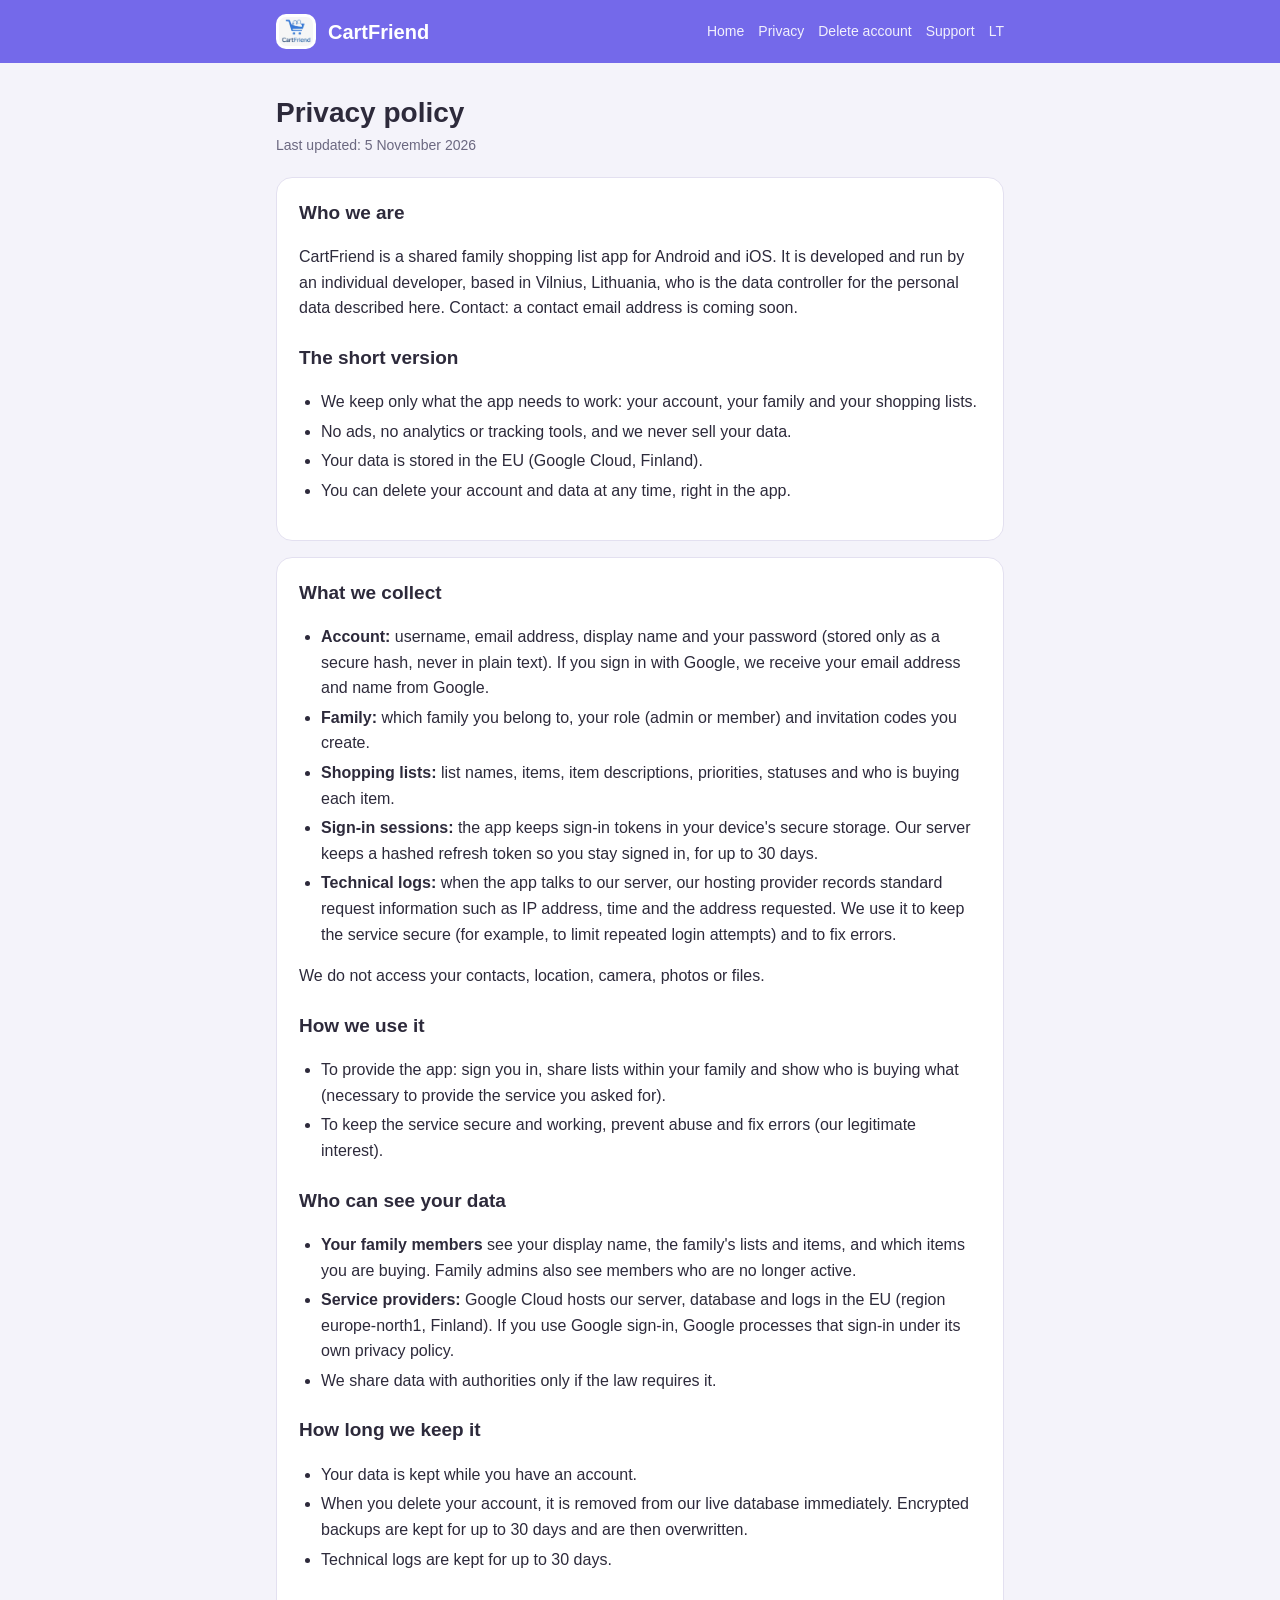
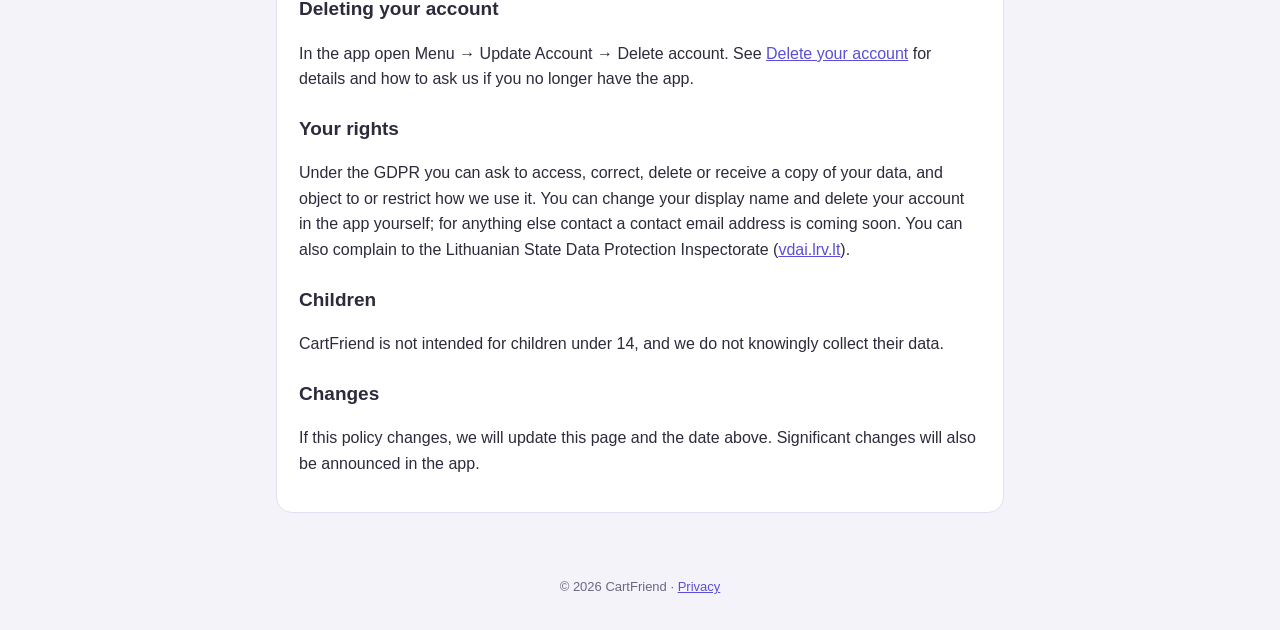
==== privacy.html @ 45f95de1 "Privacy policy, account deletion and support pages (EN + LT) Co-Authored-By: Claude Opus 5.5 <norepl" ====
<!doctype html>
<html lang="en">
<head>
<meta charset="utf-8">
<meta name="viewport" content="width=device-width, initial-scale=1">
<title>Privacy policy · CartFriend</title>
<link rel="stylesheet" href="assets/style.css">
</head>
<body>
<header><div class="wrap"><img data-logo alt=""><a class="name" href="index.html">CartFriend</a><nav><a href="index.html">Home</a><a href="privacy.html">Privacy</a><a href="delete-account.html">Delete account</a><a href="support.html">Support</a><a href="lt/privacy.html" hreflang="lt" lang="lt">LT</a></nav></div></header>
<main><div class="wrap">
<h1>Privacy policy</h1>
<p class="updated">Last updated: 5 November 2026</p>
<div class="card">
<h2>Who we are</h2>
<p>CartFriend is a shared family shopping list app for Android and iOS. It is developed and run by <span data-owner></span>, based in Vilnius, Lithuania, who is the data controller for the personal data described here. Contact: <span data-email></span>.</p>
<h2>The short version</h2>
<ul>
<li>We keep only what the app needs to work: your account, your family and your shopping lists.</li>
<li>No ads, no analytics or tracking tools, and we never sell your data.</li>
<li>Your data is stored in the EU (Google Cloud, Finland).</li>
<li>You can delete your account and data at any time, right in the app.</li>
</ul>
</div>
<div class="card">
<h2>What we collect</h2>
<ul>
<li><strong>Account:</strong> username, email address, display name and your password (stored only as a secure hash, never in plain text). If you sign in with Google, we receive your email address and name from Google.</li>
<li><strong>Family:</strong> which family you belong to, your role (admin or member) and invitation codes you create.</li>
<li><strong>Shopping lists:</strong> list names, items, item descriptions, priorities, statuses and who is buying each item.</li>
<li><strong>Sign-in sessions:</strong> the app keeps sign-in tokens in your device's secure storage. Our server keeps a hashed refresh token so you stay signed in, for up to 30 days.</li>
<li><strong>Technical logs:</strong> when the app talks to our server, our hosting provider records standard request information such as IP address, time and the address requested. We use it to keep the service secure (for example, to limit repeated login attempts) and to fix errors.</li>
</ul>
<p>We do not access your contacts, location, camera, photos or files.</p>
<h2>How we use it</h2>
<ul>
<li>To provide the app: sign you in, share lists within your family and show who is buying what (necessary to provide the service you asked for).</li>
<li>To keep the service secure and working, prevent abuse and fix errors (our legitimate interest).</li>
</ul>
<h2>Who can see your data</h2>
<ul>
<li><strong>Your family members</strong> see your display name, the family's lists and items, and which items you are buying. Family admins also see members who are no longer active.</li>
<li><strong>Service providers:</strong> Google Cloud hosts our server, database and logs in the EU (region europe-north1, Finland). If you use Google sign-in, Google processes that sign-in under its own privacy policy.</li>
<li>We share data with authorities only if the law requires it.</li>
</ul>
<h2>How long we keep it</h2>
<ul>
<li>Your data is kept while you have an account.</li>
<li>When you delete your account, it is removed from our live database immediately. Encrypted backups are kept for up to 30 days and are then overwritten.</li>
<li>Technical logs are kept for up to 30 days.</li>
</ul>
<h2>Deleting your account</h2>
<p>In the app open Menu → Update Account → Delete account. See <a href="delete-account.html">Delete your account</a> for details and how to ask us if you no longer have the app.</p>
<h2>Your rights</h2>
<p>Under the GDPR you can ask to access, correct, delete or receive a copy of your data, and object to or restrict how we use it. You can change your display name and delete your account in the app yourself; for anything else contact <span data-email></span>. You can also complain to the Lithuanian State Data Protection Inspectorate (<a href="https://vdai.lrv.lt/en/">vdai.lrv.lt</a>).</p>
<h2>Children</h2>
<p>CartFriend is not intended for children under 14, and we do not knowingly collect their data.</p>
<h2>Changes</h2>
<p>If this policy changes, we will update this page and the date above. Significant changes will also be announced in the app.</p>
</div>
</div></main>
<footer>© 2026 CartFriend · <a href="privacy.html">Privacy</a></footer>
<script src="assets/site.js"></script>
</body>
</html>
---- assets/style.css ----
:root{--brand:#7469EA;--brand-dark:#5a4fd6;--bg:#F4F3FA;--card:#ffffff;--text:#2D2A3B;--muted:#6b6880;--line:#e3e0f0}
@media (prefers-color-scheme:dark){:root{--bg:#16151d;--card:#211f2b;--text:#ecebf3;--muted:#a7a4b8;--line:#33303f;--brand:#9a92f2;--brand-dark:#b3adf6}}
*{box-sizing:border-box}
body{margin:0;background:var(--bg);color:var(--text);font:16px/1.6 -apple-system,BlinkMacSystemFont,"Segoe UI",Roboto,Helvetica,Arial,sans-serif}
a{color:var(--brand-dark)}
header{background:var(--brand);color:#fff}
header .wrap{display:flex;align-items:center;gap:12px;padding:14px 16px}
header img{width:40px;height:auto;background:#fff;border-radius:10px;padding:3px}
header .name{font-weight:700;font-size:20px;color:#fff;text-decoration:none}
header nav{margin-left:auto;display:flex;gap:14px;flex-wrap:wrap;font-size:14px}
header nav a{color:#fff;text-decoration:none;opacity:.9}
header nav a:hover{opacity:1;text-decoration:underline}
.wrap{max-width:760px;margin:0 auto}
main .wrap{padding:24px 16px 48px}
.card{background:var(--card);border:1px solid var(--line);border-radius:16px;padding:20px 22px;margin:0 0 16px}
h1{font-size:28px;line-height:1.25;margin:8px 0 4px}
h2{font-size:19px;margin:22px 0 6px}
.card h2:first-child{margin-top:0}
.updated{color:var(--muted);font-size:14px;margin:0 0 20px}
ul{padding-left:22px}
li{margin:4px 0}
.hero{text-align:center;padding:24px 0 8px}
.hero img{width:120px;height:auto}
.links{display:grid;grid-template-columns:repeat(auto-fit,minmax(200px,1fr));gap:12px}
.links a{display:block;background:var(--card);border:1px solid var(--line);border-radius:14px;padding:16px;text-decoration:none;color:var(--text)}
.links a strong{display:block;color:var(--brand-dark)}
.links a span{color:var(--muted);font-size:14px}
footer{color:var(--muted);font-size:13px;text-align:center;padding:0 16px 32px}
.steps li{margin:8px 0}
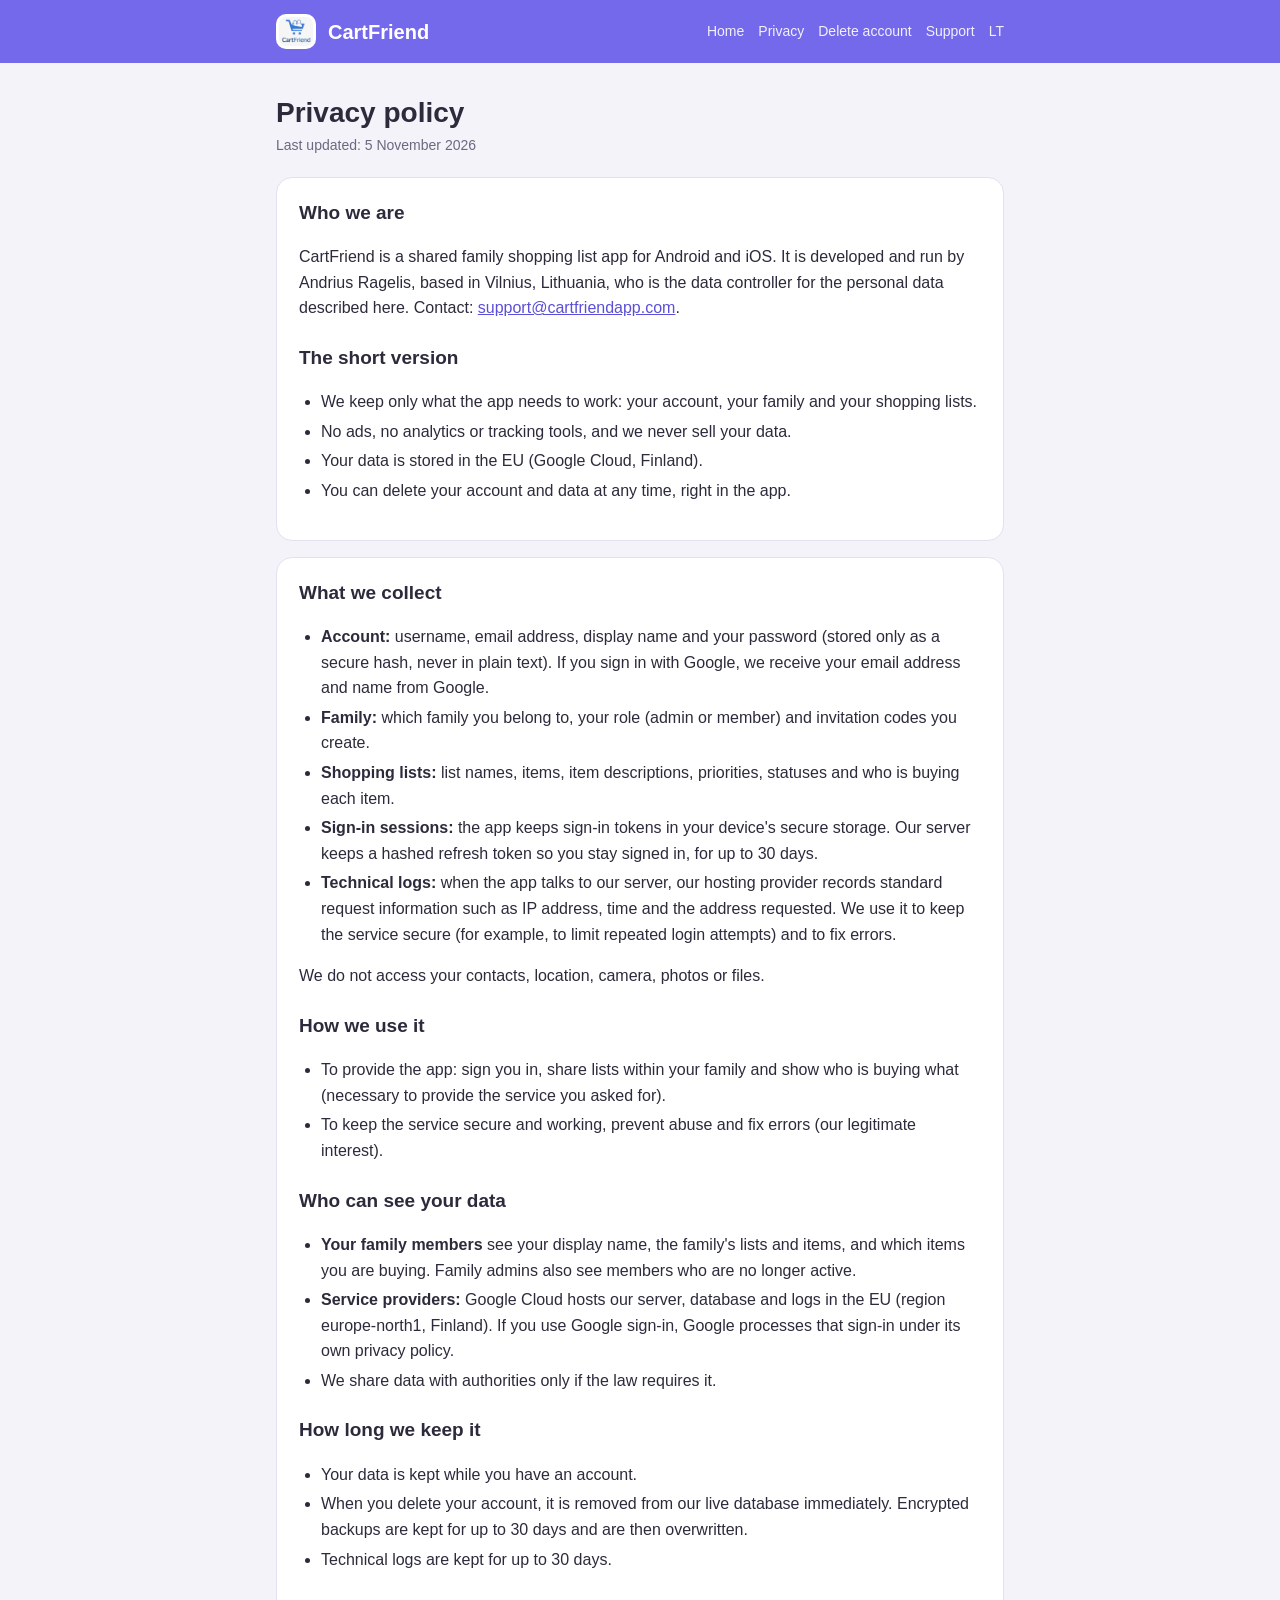
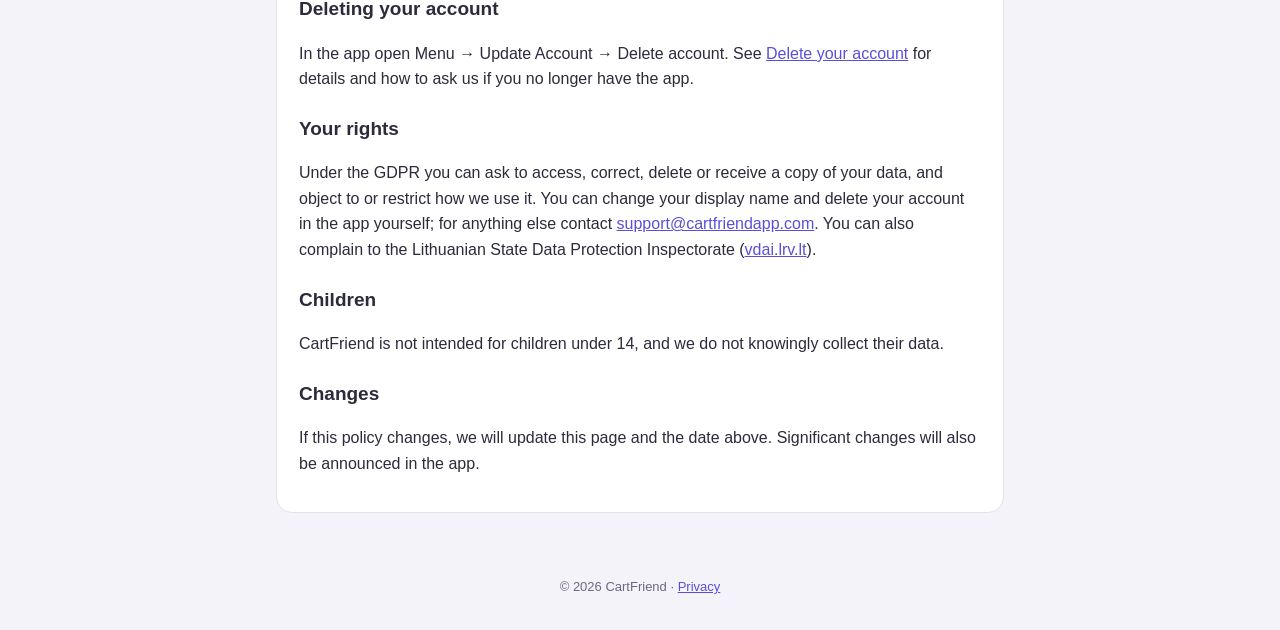
==== commit 8b9b1a34: "Name the data controller (Andrius Ragelis) in the privacy policy Also in the HTML itself, so it show" ====
--- a/privacy.html
+++ b/privacy.html
@@ -13,7 +13,7 @@
 <p class="updated">Last updated: 5 November 2026</p>
 <div class="card">
 <h2>Who we are</h2>
-<p>CartFriend is a shared family shopping list app for Android and iOS. It is developed and run by <span data-owner></span>, based in Vilnius, Lithuania, who is the data controller for the personal data described here. Contact: <span data-email></span>.</p>
+<p>CartFriend is a shared family shopping list app for Android and iOS. It is developed and run by <span data-owner>Andrius Ragelis</span>, based in Vilnius, Lithuania, who is the data controller for the personal data described here. Contact: <span data-email></span>.</p>
 <h2>The short version</h2>
 <ul>
 <li>We keep only what the app needs to work: your account, your family and your shopping lists.</li>
